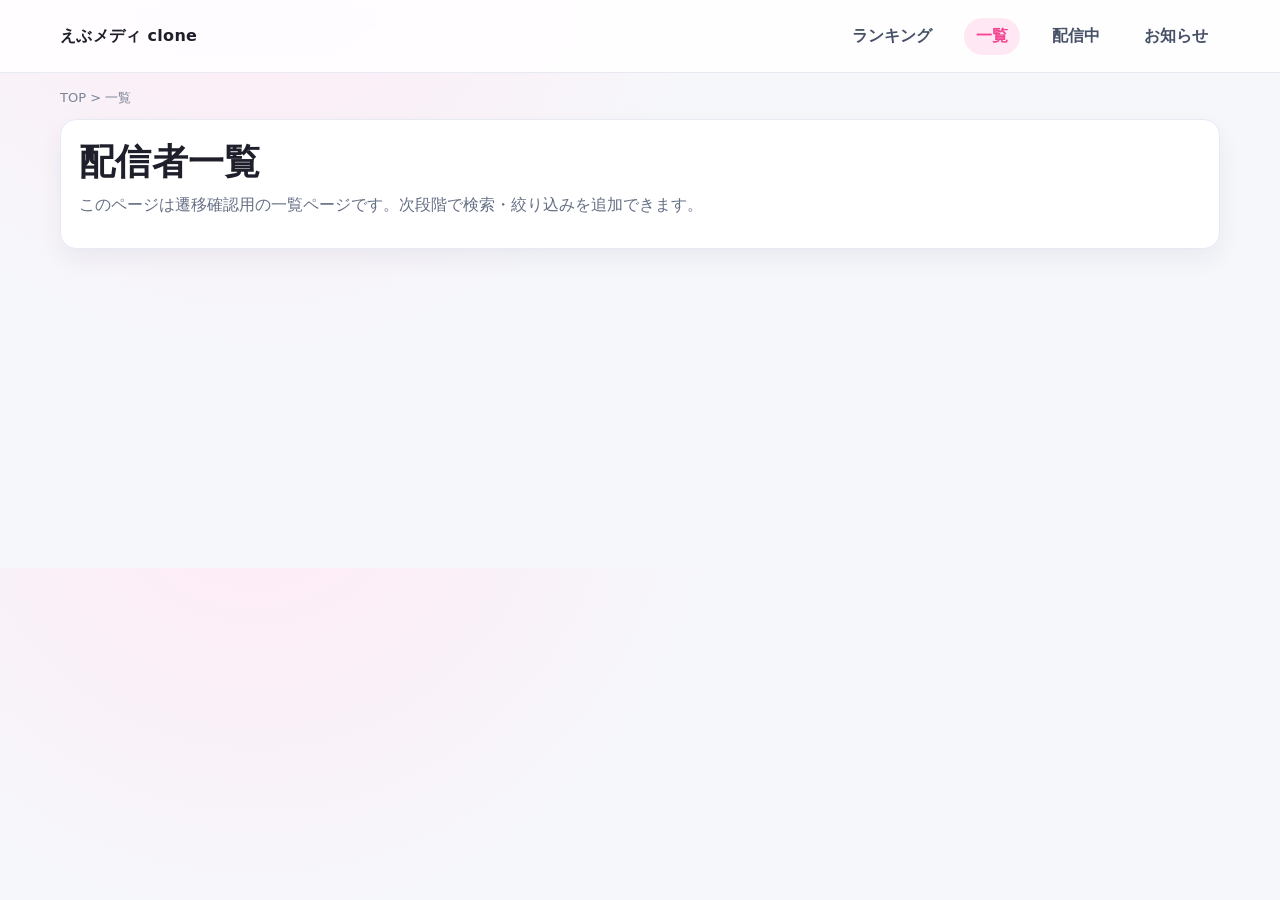
==== list.html @ c014bb0e "fix: enable tab/page transitions and improve first view" ====
<!doctype html>
<html lang="ja">
  <head>
    <meta charset="UTF-8" />
    <meta name="viewport" content="width=device-width, initial-scale=1.0" />
    <title>一覧 | えぶメディ clone</title>
    <link rel="stylesheet" href="./styles.css" />
  </head>
  <body>
    <header class="header">
      <div class="header-inner container">
        <a class="logo" href="./index.html">えぶメディ clone</a>
        <nav class="gnav" aria-label="グローバルナビゲーション">
          <a class="nav-link" href="./index.html">ランキング</a>
          <a class="nav-link active" href="./list.html">一覧</a>
          <a class="nav-link" href="./live.html">配信中</a>
          <a class="nav-link" href="./news.html">お知らせ</a>
        </nav>
      </div>
    </header>
    <main class="container main-content simple-page">
      <div class="breadcrumbs">TOP &gt; 一覧</div>
      <section class="box-white">
        <h1 class="title-page">配信者一覧</h1>
        <p class="lead">このページは遷移確認用の一覧ページです。次段階で検索・絞り込みを追加できます。</p>
      </section>
    </main>
  </body>
</html>
---- styles.css ----
:root {
  --bg: #f6f7fb;
  --paper: #fff;
  --ink: #1e1f2a;
  --muted: #667085;
  --pink: #f54291;
  --pink-soft: #ffe7f3;
  --line: #e7eaf2;
  --shadow: 0 10px 25px rgba(22, 28, 45, 0.06);
  --radius: 16px;
}

* {
  box-sizing: border-box;
}

html,
body {
  margin: 0;
  font-family: 'Noto Sans JP', system-ui, -apple-system, sans-serif;
  color: var(--ink);
  background: radial-gradient(circle at 20% -20%, #ffe9f5 0, #f6f7fb 38%);
}

.container {
  width: min(1160px, 92vw);
  margin: 0 auto;
}

.header {
  position: sticky;
  top: 0;
  z-index: 40;
  backdrop-filter: saturate(180%) blur(10px);
  background: rgba(255, 255, 255, 0.86);
  border-bottom: 1px solid var(--line);
}

.header-inner {
  min-height: 72px;
  display: flex;
  align-items: center;
  justify-content: space-between;
  gap: 24px;
}

.logo {
  font-weight: 800;
  text-decoration: none;
  color: var(--ink);
  letter-spacing: 0.02em;
}

.gnav {
  display: flex;
  gap: 20px;
}

.nav-link {
  text-decoration: none;
  color: #465066;
  font-weight: 600;
  padding: 8px 12px;
  border-radius: 999px;
}

.nav-link.active,
.nav-link:hover {
  background: var(--pink-soft);
  color: var(--pink);
}

.main-content {
  padding: 16px 0 80px;
}

.breadcrumbs {
  font-size: 13px;
  color: #7b8395;
  margin-bottom: 12px;
}

.first-view {
  margin-bottom: 18px;
}

.title-page {
  margin: 0;
  font-size: clamp(1.75rem, 2.8vw, 2.4rem);
  letter-spacing: 0.01em;
}

.lead {
  margin: 8px 0 14px;
  color: var(--muted);
}

.t-pink {
  color: var(--pink);
}

.anchor-tabs {
  display: flex;
  gap: 10px;
  overflow-x: auto;
  padding-bottom: 8px;
  margin: 0;
}

.anchor-tab {
  appearance: none;
  border: 1px solid var(--line);
  background: var(--paper);
  color: #3f4659;
  border-radius: 999px;
  padding: 10px 14px;
  font-weight: 700;
  cursor: pointer;
  white-space: nowrap;
  text-decoration: none;
}

.anchor-tab.is-active {
  border-color: transparent;
  color: #fff;
  background: linear-gradient(135deg, #ff4da6 0%, #ef2f84 100%);
  box-shadow: var(--shadow);
}

.ranking-main {
  display: grid;
  gap: 16px;
}

.box-white {
  background: var(--paper);
  border: 1px solid var(--line);
  border-radius: var(--radius);
  box-shadow: var(--shadow);
  padding: 18px;
}

.ranking-section {
  scroll-margin-top: 94px;
}

.title-ranking {
  margin: 0;
  font-size: 1.15rem;
}

.ranking-desc {
  margin: 6px 0 14px;
  color: var(--muted);
  font-size: 0.92rem;
}

.cards-grid {
  display: grid;
  grid-template-columns: repeat(auto-fill, minmax(220px, 1fr));
  gap: 12px;
}

.ranking-card {
  border: 1px solid var(--line);
  border-radius: 12px;
  overflow: hidden;
  background: #fff;
  display: grid;
}

.card-image {
  aspect-ratio: 1 / 1;
  background: linear-gradient(145deg, #ffc5df 0%, #ffdff0 100%);
  display: grid;
  place-items: center;
  color: #a33767;
  font-size: 42px;
  font-weight: 800;
}

.card-body {
  padding: 10px 12px 12px;
}

.meta-row {
  display: flex;
  justify-content: space-between;
  align-items: center;
  gap: 8px;
  margin-bottom: 6px;
}

.rank-badge {
  font-size: 12px;
  font-weight: 800;
  border-radius: 999px;
  padding: 4px 8px;
  background: #111827;
  color: #fff;
}

.rank-badge.top3 {
  background: linear-gradient(135deg, #e7ba37 0%, #c78700 100%);
}

.count {
  font-size: 13px;
  font-weight: 700;
  color: #4a5469;
}

.card-name {
  margin: 0 0 4px;
  font-size: 0.98rem;
}

.belong {
  margin: 0;
  font-size: 12px;
  color: #6a748a;
}

.footer {
  border-top: 1px solid var(--line);
  background: #fff;
}

.footer-inner {
  min-height: 64px;
  display: flex;
  align-items: center;
  color: #667085;
  font-size: 13px;
}

.simple-page {
  min-height: 55vh;
}

@media (max-width: 720px) {
  .gnav {
    display: none;
  }

  .cards-grid {
    grid-template-columns: repeat(2, minmax(0, 1fr));
  }

  .main-content {
    padding-top: 10px;
  }
}
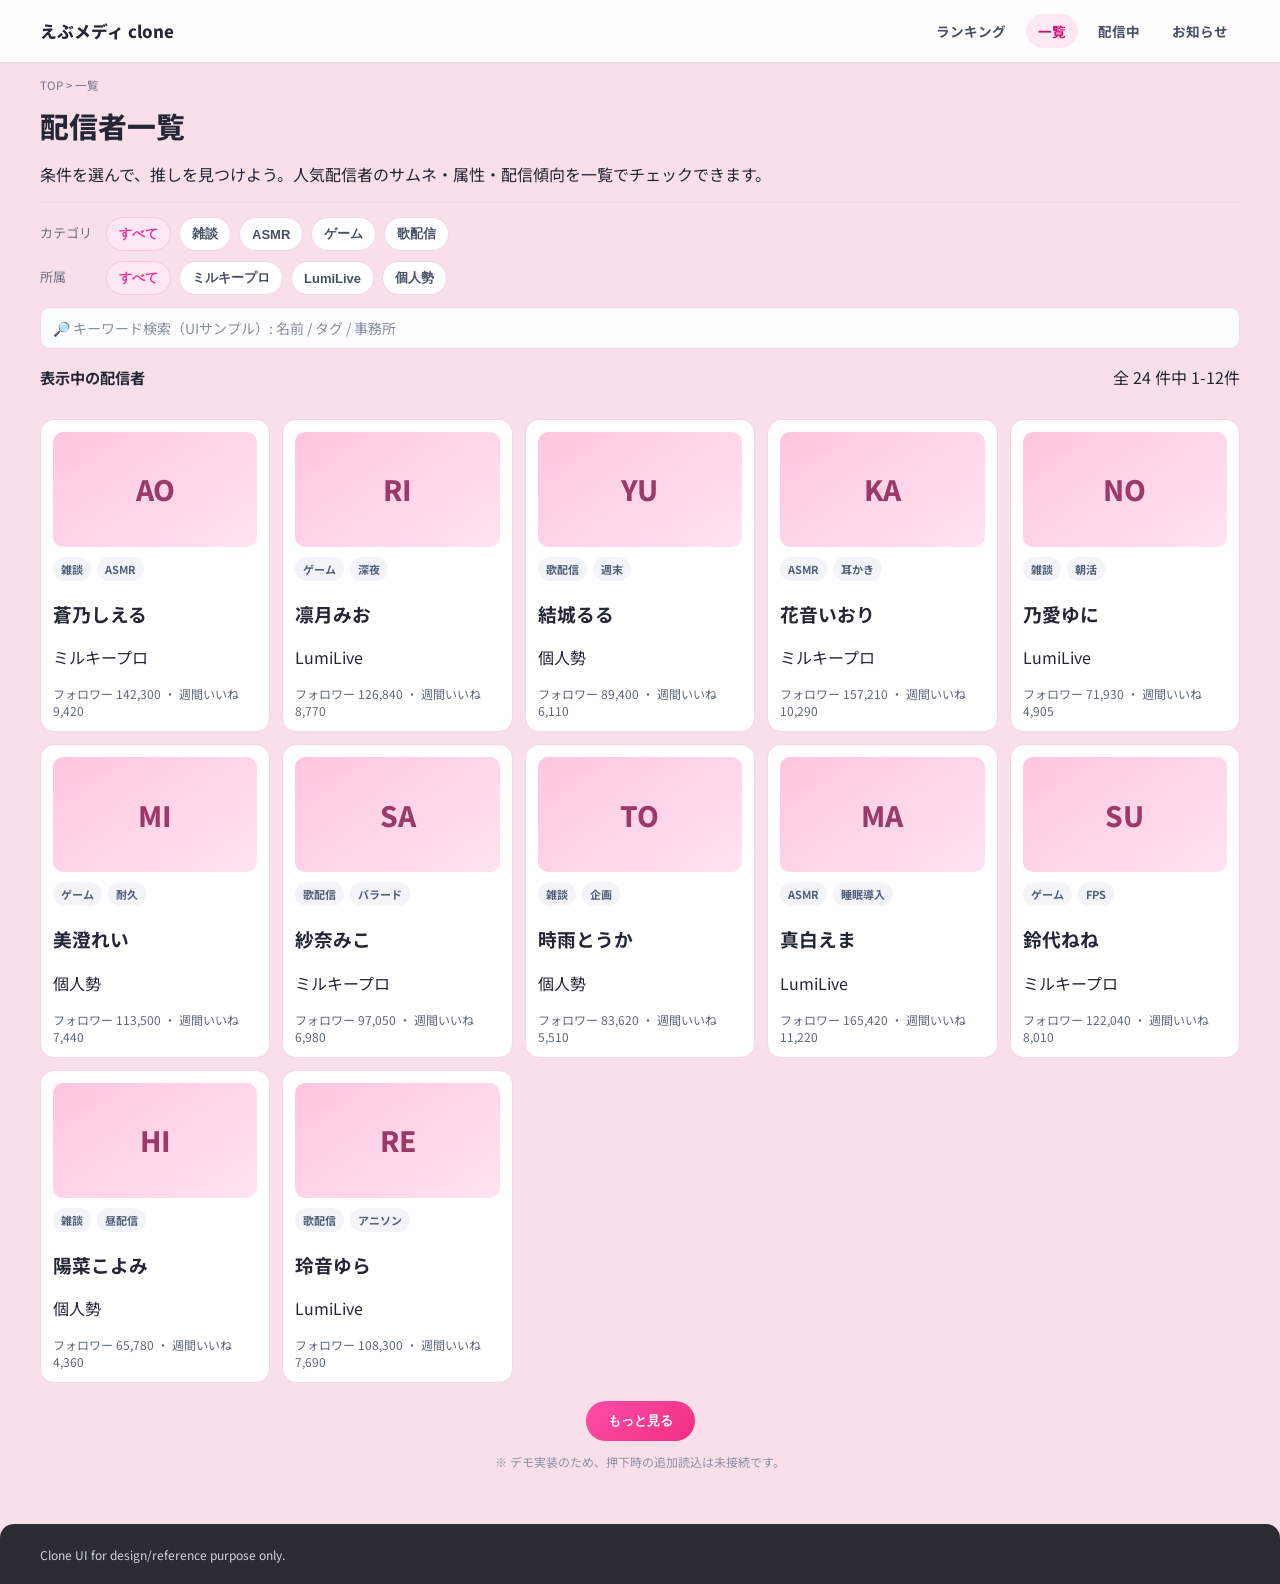
==== commit a2cf2d47: "feat: implement full list live news pages with rich static content" ====
--- a/list.html
+++ b/list.html
@@ -4,26 +4,165 @@
     <meta charset="UTF-8" />
     <meta name="viewport" content="width=device-width, initial-scale=1.0" />
     <title>一覧 | えぶメディ clone</title>
+    <meta name="description" content="配信者一覧。事務所・カテゴリ・タグで絞り込みながら人気配信者を探せます。" />
+    <link rel="preconnect" href="https://fonts.googleapis.com" />
+    <link rel="preconnect" href="https://fonts.gstatic.com" crossorigin />
+    <link
+      href="https://fonts.googleapis.com/css2?family=Noto+Sans+JP:wght@400;500;700;800&display=swap"
+      rel="stylesheet"
+    />
     <link rel="stylesheet" href="./styles.css" />
   </head>
   <body>
-    <header class="header">
-      <div class="header-inner container">
-        <a class="logo" href="./index.html">えぶメディ clone</a>
-        <nav class="gnav" aria-label="グローバルナビゲーション">
-          <a class="nav-link" href="./index.html">ランキング</a>
-          <a class="nav-link active" href="./list.html">一覧</a>
-          <a class="nav-link" href="./live.html">配信中</a>
-          <a class="nav-link" href="./news.html">お知らせ</a>
-        </nav>
-      </div>
-    </header>
-    <main class="container main-content simple-page">
-      <div class="breadcrumbs">TOP &gt; 一覧</div>
-      <section class="box-white">
-        <h1 class="title-page">配信者一覧</h1>
-        <p class="lead">このページは遷移確認用の一覧ページです。次段階で検索・絞り込みを追加できます。</p>
-      </section>
-    </main>
+    <div class="app-shell">
+      <header class="header">
+        <div class="header-inner container">
+          <a class="logo" href="./index.html">えぶメディ clone</a>
+          <nav class="gnav" aria-label="グローバルナビゲーション">
+            <a class="nav-link" href="./index.html">ランキング</a>
+            <a class="nav-link active" href="./list.html">一覧</a>
+            <a class="nav-link" href="./live.html">配信中</a>
+            <a class="nav-link" href="./news.html">お知らせ</a>
+          </nav>
+        </div>
+      </header>
+
+      <main class="container main-content list-page">
+        <div class="breadcrumbs">TOP &gt; 一覧</div>
+
+        <section class="first-view box-white">
+          <h1 class="title-page">配信者一覧</h1>
+          <p class="lead">条件を選んで、推しを見つけよう。人気配信者のサムネ・属性・配信傾向を一覧でチェックできます。</p>
+
+          <div class="filter-area" aria-label="一覧フィルター">
+            <div class="filter-row">
+              <span class="filter-label">カテゴリ</span>
+              <div class="chip-group">
+                <button class="chip chip-active" type="button">すべて</button>
+                <button class="chip" type="button">雑談</button>
+                <button class="chip" type="button">ASMR</button>
+                <button class="chip" type="button">ゲーム</button>
+                <button class="chip" type="button">歌配信</button>
+              </div>
+            </div>
+            <div class="filter-row">
+              <span class="filter-label">所属</span>
+              <div class="chip-group">
+                <button class="chip chip-active" type="button">すべて</button>
+                <button class="chip" type="button">ミルキープロ</button>
+                <button class="chip" type="button">LumiLive</button>
+                <button class="chip" type="button">個人勢</button>
+              </div>
+            </div>
+            <div class="search-like">🔎 キーワード検索（UIサンプル）: 名前 / タグ / 事務所</div>
+          </div>
+        </section>
+
+        <section class="box-white listing-section">
+          <div class="section-head">
+            <h2 class="title-ranking">表示中の配信者</h2>
+            <p class="count">全 24 件中 1-12件</p>
+          </div>
+
+          <div class="creator-grid">
+            <article class="creator-card">
+              <div class="creator-thumb">AO</div>
+              <div class="creator-meta"><span class="meta-pill">雑談</span><span class="meta-pill">ASMR</span></div>
+              <h3 class="card-name">蒼乃しえる</h3>
+              <p class="belong">ミルキープロ</p>
+              <p class="creator-stats">フォロワー 142,300 ・ 週間いいね 9,420</p>
+            </article>
+            <article class="creator-card">
+              <div class="creator-thumb">RI</div>
+              <div class="creator-meta"><span class="meta-pill">ゲーム</span><span class="meta-pill">深夜</span></div>
+              <h3 class="card-name">凛月みお</h3>
+              <p class="belong">LumiLive</p>
+              <p class="creator-stats">フォロワー 126,840 ・ 週間いいね 8,770</p>
+            </article>
+            <article class="creator-card">
+              <div class="creator-thumb">YU</div>
+              <div class="creator-meta"><span class="meta-pill">歌配信</span><span class="meta-pill">週末</span></div>
+              <h3 class="card-name">結城るる</h3>
+              <p class="belong">個人勢</p>
+              <p class="creator-stats">フォロワー 89,400 ・ 週間いいね 6,110</p>
+            </article>
+            <article class="creator-card">
+              <div class="creator-thumb">KA</div>
+              <div class="creator-meta"><span class="meta-pill">ASMR</span><span class="meta-pill">耳かき</span></div>
+              <h3 class="card-name">花音いおり</h3>
+              <p class="belong">ミルキープロ</p>
+              <p class="creator-stats">フォロワー 157,210 ・ 週間いいね 10,290</p>
+            </article>
+            <article class="creator-card">
+              <div class="creator-thumb">NO</div>
+              <div class="creator-meta"><span class="meta-pill">雑談</span><span class="meta-pill">朝活</span></div>
+              <h3 class="card-name">乃愛ゆに</h3>
+              <p class="belong">LumiLive</p>
+              <p class="creator-stats">フォロワー 71,930 ・ 週間いいね 4,905</p>
+            </article>
+            <article class="creator-card">
+              <div class="creator-thumb">MI</div>
+              <div class="creator-meta"><span class="meta-pill">ゲーム</span><span class="meta-pill">耐久</span></div>
+              <h3 class="card-name">美澄れい</h3>
+              <p class="belong">個人勢</p>
+              <p class="creator-stats">フォロワー 113,500 ・ 週間いいね 7,440</p>
+            </article>
+            <article class="creator-card">
+              <div class="creator-thumb">SA</div>
+              <div class="creator-meta"><span class="meta-pill">歌配信</span><span class="meta-pill">バラード</span></div>
+              <h3 class="card-name">紗奈みこ</h3>
+              <p class="belong">ミルキープロ</p>
+              <p class="creator-stats">フォロワー 97,050 ・ 週間いいね 6,980</p>
+            </article>
+            <article class="creator-card">
+              <div class="creator-thumb">TO</div>
+              <div class="creator-meta"><span class="meta-pill">雑談</span><span class="meta-pill">企画</span></div>
+              <h3 class="card-name">時雨とうか</h3>
+              <p class="belong">個人勢</p>
+              <p class="creator-stats">フォロワー 83,620 ・ 週間いいね 5,510</p>
+            </article>
+            <article class="creator-card">
+              <div class="creator-thumb">MA</div>
+              <div class="creator-meta"><span class="meta-pill">ASMR</span><span class="meta-pill">睡眠導入</span></div>
+              <h3 class="card-name">真白えま</h3>
+              <p class="belong">LumiLive</p>
+              <p class="creator-stats">フォロワー 165,420 ・ 週間いいね 11,220</p>
+            </article>
+            <article class="creator-card">
+              <div class="creator-thumb">SU</div>
+              <div class="creator-meta"><span class="meta-pill">ゲーム</span><span class="meta-pill">FPS</span></div>
+              <h3 class="card-name">鈴代ねね</h3>
+              <p class="belong">ミルキープロ</p>
+              <p class="creator-stats">フォロワー 122,040 ・ 週間いいね 8,010</p>
+            </article>
+            <article class="creator-card">
+              <div class="creator-thumb">HI</div>
+              <div class="creator-meta"><span class="meta-pill">雑談</span><span class="meta-pill">昼配信</span></div>
+              <h3 class="card-name">陽菜こよみ</h3>
+              <p class="belong">個人勢</p>
+              <p class="creator-stats">フォロワー 65,780 ・ 週間いいね 4,360</p>
+            </article>
+            <article class="creator-card">
+              <div class="creator-thumb">RE</div>
+              <div class="creator-meta"><span class="meta-pill">歌配信</span><span class="meta-pill">アニソン</span></div>
+              <h3 class="card-name">玲音ゆら</h3>
+              <p class="belong">LumiLive</p>
+              <p class="creator-stats">フォロワー 108,300 ・ 週間いいね 7,690</p>
+            </article>
+          </div>
+
+          <div class="load-more-wrap">
+            <button class="load-more" type="button">もっと見る</button>
+            <p class="muted-note">※ デモ実装のため、押下時の追加読込は未接続です。</p>
+          </div>
+        </section>
+      </main>
+
+      <footer class="footer">
+        <div class="container footer-inner">
+          <p>Clone UI for design/reference purpose only.</p>
+        </div>
+      </footer>
+    </div>
   </body>
 </html>
--- a/styles.css
+++ b/styles.css
@@ -1,13 +1,19 @@
 :root {
-  --bg: #f6f7fb;
-  --paper: #fff;
-  --ink: #1e1f2a;
-  --muted: #667085;
-  --pink: #f54291;
+  --bg: #f8dfe9;
+  --paper: #ffffff;
+  --ink: #222635;
+  --muted: #6f7487;
+  --pink: #f0329b;
+  --pink-dark: #cb0b76;
   --pink-soft: #ffe7f3;
-  --line: #e7eaf2;
-  --shadow: 0 10px 25px rgba(22, 28, 45, 0.06);
-  --radius: 16px;
+  --line: #f1d8e6;
+  --line-strong: #e5c2d7;
+  --soft-gray: #f7f8fc;
+  --rank-gold: #ffc842;
+  --rank-silver: #ccd5e2;
+  --rank-bronze: #ffbf8d;
+  --shadow: 0 8px 20px rgba(48, 10, 33, 0.08);
+  --radius: 12px;
 }
 
 * {
@@ -19,235 +25,460 @@
   margin: 0;
   font-family: 'Noto Sans JP', system-ui, -apple-system, sans-serif;
   color: var(--ink);
-  background: radial-gradient(circle at 20% -20%, #ffe9f5 0, #f6f7fb 38%);
+  background: var(--bg);
+}
+
+a {
+  color: inherit;
 }
 
 .container {
-  width: min(1160px, 92vw);
+  width: min(1200px, 96vw);
   margin: 0 auto;
 }
 
 .header {
   position: sticky;
   top: 0;
-  z-index: 40;
-  backdrop-filter: saturate(180%) blur(10px);
-  background: rgba(255, 255, 255, 0.86);
-  border-bottom: 1px solid var(--line);
+  z-index: 50;
+  backdrop-filter: blur(8px);
+  background: rgba(255, 255, 255, 0.94);
+  border-bottom: 1px solid #ecd4e0;
 }
 
 .header-inner {
-  min-height: 72px;
+  min-height: 62px;
   display: flex;
   align-items: center;
   justify-content: space-between;
-  gap: 24px;
+  gap: 18px;
 }
 
 .logo {
   font-weight: 800;
+  font-size: 1.05rem;
   text-decoration: none;
-  color: var(--ink);
-  letter-spacing: 0.02em;
 }
 
 .gnav {
   display: flex;
-  gap: 20px;
+  gap: 8px;
+  flex-wrap: wrap;
+  justify-content: flex-end;
 }
 
 .nav-link {
   text-decoration: none;
-  color: #465066;
-  font-weight: 600;
-  padding: 8px 12px;
+  font-size: 0.85rem;
+  font-weight: 700;
+  color: #485065;
   border-radius: 999px;
+  padding: 7px 12px;
 }
 
 .nav-link.active,
 .nav-link:hover {
+  color: var(--pink-dark);
   background: var(--pink-soft);
-  color: var(--pink);
 }
 
 .main-content {
-  padding: 16px 0 80px;
+  padding: 14px 0 42px;
 }
 
 .breadcrumbs {
-  font-size: 13px;
-  color: #7b8395;
+  display: flex;
+  align-items: center;
+  gap: 6px;
   margin-bottom: 12px;
-}
-
-.first-view {
-  margin-bottom: 18px;
+  font-size: 0.72rem;
+  color: #77728a;
 }
 
 .title-page {
   margin: 0;
-  font-size: clamp(1.75rem, 2.8vw, 2.4rem);
-  letter-spacing: 0.01em;
-}
-
-.lead {
-  margin: 8px 0 14px;
-  color: var(--muted);
+  font-size: clamp(1.25rem, 2.7vw, 1.8rem);
+  font-weight: 800;
 }
 
 .t-pink {
   color: var(--pink);
 }
 
-.anchor-tabs {
-  display: flex;
-  gap: 10px;
-  overflow-x: auto;
-  padding-bottom: 8px;
-  margin: 0;
-}
-
-.anchor-tab {
-  appearance: none;
-  border: 1px solid var(--line);
-  background: var(--paper);
-  color: #3f4659;
-  border-radius: 999px;
-  padding: 10px 14px;
-  font-weight: 700;
-  cursor: pointer;
-  white-space: nowrap;
+.tab-nav {
+  margin-top: 12px;
+  display: grid;
+  grid-template-columns: repeat(4, minmax(0, 1fr));
+  gap: 8px;
+}
+
+.tab-item {
+  border: 1px solid var(--line-strong);
+  background: #fff;
+  border-radius: 10px;
   text-decoration: none;
-}
-
-.anchor-tab.is-active {
-  border-color: transparent;
-  color: #fff;
-  background: linear-gradient(135deg, #ff4da6 0%, #ef2f84 100%);
+  padding: 9px 10px;
+  min-height: 68px;
+}
+
+.tab-label {
+  margin: 0;
+  font-size: 0.84rem;
+  font-weight: 800;
+}
+
+.tab-desc {
+  margin: 5px 0 0;
+  font-size: 0.68rem;
+  color: var(--muted);
+  line-height: 1.25;
+}
+
+.tab-item.is-active {
+  border-color: #ff8cc8;
+  background: linear-gradient(180deg, #fff 0%, #fff1f8 100%);
   box-shadow: var(--shadow);
 }
 
-.ranking-main {
-  display: grid;
-  gap: 16px;
-}
-
-.box-white {
-  background: var(--paper);
+.ranking-layout {
+  margin-top: 14px;
+  display: grid;
+  grid-template-columns: minmax(0, 1fr) 240px;
+  gap: 14px;
+  align-items: start;
+}
+
+.ranking-panel {
+  background: #fff;
   border: 1px solid var(--line);
   border-radius: var(--radius);
-  box-shadow: var(--shadow);
-  padding: 18px;
-}
-
-.ranking-section {
-  scroll-margin-top: 94px;
+  overflow: hidden;
+}
+
+.panel-head {
+  border-bottom: 1px solid var(--line);
+  padding: 10px 12px;
+  display: flex;
+  align-items: center;
+  justify-content: space-between;
+  gap: 10px;
 }
 
 .title-ranking {
   margin: 0;
-  font-size: 1.15rem;
+  font-size: 0.95rem;
 }
 
 .ranking-desc {
-  margin: 6px 0 14px;
+  margin: 0;
+  font-size: 0.7rem;
   color: var(--muted);
-  font-size: 0.92rem;
-}
-
-.cards-grid {
-  display: grid;
-  grid-template-columns: repeat(auto-fill, minmax(220px, 1fr));
-  gap: 12px;
-}
-
-.ranking-card {
-  border: 1px solid var(--line);
-  border-radius: 12px;
+}
+
+.rank-list {
+  display: grid;
+  gap: 0;
+}
+
+.rank-row {
+  display: grid;
+  grid-template-columns: 44px 56px minmax(0, 1fr) 88px;
+  align-items: center;
+  gap: 10px;
+  padding: 8px 12px;
+  border-top: 1px solid #f5e8ef;
+}
+
+.rank-row:first-child {
+  border-top: 0;
+}
+
+.rank-no {
+  width: 30px;
+  height: 30px;
+  border-radius: 50%;
+  display: grid;
+  place-items: center;
+  font-weight: 800;
+  font-size: 0.77rem;
+  background: #eff1f7;
+  color: #586178;
+}
+
+.rank-no.top1 {
+  background: var(--rank-gold);
+  color: #744f00;
+}
+
+.rank-no.top2 {
+  background: var(--rank-silver);
+  color: #4d5d73;
+}
+
+.rank-no.top3 {
+  background: var(--rank-bronze);
+  color: #7b471f;
+}
+
+.rank-avatar {
+  width: 46px;
+  height: 46px;
+  border-radius: 50%;
+  border: 2px solid #fff;
+  box-shadow: 0 0 0 1px #f1d8e5;
+  background: radial-gradient(circle at 25% 20%, #ffe7f4 0, #ffc8e4 58%, #f8a5cf 100%);
+  display: grid;
+  place-items: center;
+  font-size: 0.66rem;
+  font-weight: 800;
+  color: #a22e6a;
+}
+
+.rank-meta {
+  min-width: 0;
+}
+
+.rank-name {
+  margin: 0;
+  font-size: 0.83rem;
+  white-space: nowrap;
   overflow: hidden;
-  background: #fff;
-  display: grid;
-}
-
-.card-image {
-  aspect-ratio: 1 / 1;
-  background: linear-gradient(145deg, #ffc5df 0%, #ffdff0 100%);
-  display: grid;
-  place-items: center;
-  color: #a33767;
-  font-size: 42px;
-  font-weight: 800;
-}
-
-.card-body {
-  padding: 10px 12px 12px;
-}
-
-.meta-row {
-  display: flex;
-  justify-content: space-between;
+  text-overflow: ellipsis;
+}
+
+.rank-office {
+  margin: 3px 0 0;
+  font-size: 0.68rem;
+  color: var(--muted);
+  white-space: nowrap;
+  overflow: hidden;
+  text-overflow: ellipsis;
+}
+
+.rank-count {
+  text-align: right;
+  font-size: 0.8rem;
+  font-weight: 800;
+  color: #40495f;
+}
+
+.side-stack {
+  display: grid;
+  gap: 10px;
+}
+
+.ad-card {
+  border-radius: 10px;
+  padding: 10px;
+  min-height: 90px;
+  color: #fff;
+  background: linear-gradient(145deg, #252833 0%, #14161d 100%);
+  border: 1px solid #2f3140;
+}
+
+.ad-card small {
+  display: block;
+  font-size: 0.68rem;
+  color: #f5b5d5;
+}
+
+.ad-card p {
+  margin: 5px 0 0;
+  font-size: 0.74rem;
+  line-height: 1.35;
+}
+
+.footer {
+  background: #2b2d35;
+  color: #d0d4df;
+  border-top-left-radius: 14px;
+  border-top-right-radius: 14px;
+}
+
+.footer-inner {
+  min-height: 60px;
+  display: flex;
   align-items: center;
-  gap: 8px;
-  margin-bottom: 6px;
-}
-
-.rank-badge {
-  font-size: 12px;
-  font-weight: 800;
-  border-radius: 999px;
-  padding: 4px 8px;
-  background: #111827;
-  color: #fff;
-}
-
-.rank-badge.top3 {
-  background: linear-gradient(135deg, #e7ba37 0%, #c78700 100%);
-}
-
-.count {
-  font-size: 13px;
-  font-weight: 700;
-  color: #4a5469;
-}
-
-.card-name {
-  margin: 0 0 4px;
-  font-size: 0.98rem;
-}
-
-.belong {
-  margin: 0;
-  font-size: 12px;
-  color: #6a748a;
-}
-
-.footer {
-  border-top: 1px solid var(--line);
-  background: #fff;
-}
-
-.footer-inner {
-  min-height: 64px;
-  display: flex;
-  align-items: center;
-  color: #667085;
-  font-size: 13px;
+  font-size: 0.75rem;
 }
 
 .simple-page {
   min-height: 55vh;
+  background: #fff;
+  border: 1px solid var(--line);
+  border-radius: var(--radius);
+  padding: 20px;
+}
+
+@media (max-width: 960px) {
+  .tab-nav {
+    grid-template-columns: repeat(2, minmax(0, 1fr));
+  }
+
+  .ranking-layout {
+    grid-template-columns: 1fr;
+  }
+
+  .side-stack {
+    grid-template-columns: repeat(3, minmax(0, 1fr));
+  }
 }
 
 @media (max-width: 720px) {
+  .header-inner {
+    min-height: 56px;
+  }
+
   .gnav {
     display: none;
   }
 
-  .cards-grid {
+  .rank-row {
+    grid-template-columns: 36px 46px minmax(0, 1fr) 70px;
+    gap: 8px;
+    padding: 7px 10px;
+  }
+
+  .rank-avatar {
+    width: 38px;
+    height: 38px;
+    font-size: 0.6rem;
+  }
+
+  .rank-name {
+    font-size: 0.78rem;
+  }
+
+  .rank-office,
+  .rank-count {
+    font-size: 0.66rem;
+  }
+
+  .side-stack {
+    grid-template-columns: 1fr;
+  }
+}
+
+/* list/live/news pages */
+.filter-area {
+  margin-top: 14px;
+  border-top: 1px solid var(--line);
+  padding-top: 14px;
+  display: grid;
+  gap: 10px;
+}
+
+.filter-row {
+  display: flex;
+  align-items: flex-start;
+  gap: 10px;
+}
+
+.filter-label {
+  min-width: 56px;
+  color: #6b7280;
+  font-size: 13px;
+  margin-top: 6px;
+}
+
+.chip-group { display: flex; flex-wrap: wrap; gap: 8px; }
+
+.chip {
+  border: 1px solid var(--line);
+  background: #fff;
+  border-radius: 999px;
+  padding: 7px 12px;
+  font-size: 13px;
+  color: #455065;
+  font-weight: 600;
+}
+
+.chip-active { background: var(--pink-soft); color: var(--pink); border-color: #ffc4e0; }
+
+.search-like {
+  margin-top: 2px;
+  border: 1px solid var(--line);
+  border-radius: 10px;
+  padding: 10px 12px;
+  color: #8690a3;
+  font-size: 14px;
+  background: #fbfcff;
+}
+
+.section-head { display: flex; justify-content: space-between; align-items: baseline; gap: 12px; margin-bottom: 14px; }
+
+.creator-grid { display: grid; grid-template-columns: repeat(auto-fill, minmax(220px, 1fr)); gap: 12px; }
+
+.creator-card { border: 1px solid var(--line); border-radius: 14px; padding: 12px; background: #fff; }
+
+.creator-thumb,
+.live-thumb {
+  aspect-ratio: 16 / 9;
+  border-radius: 10px;
+  display: grid;
+  place-items: center;
+  font-size: 28px;
+  font-weight: 800;
+  color: #9a3a68;
+  background: linear-gradient(145deg, #ffc5df 0%, #ffe4f2 100%);
+  margin-bottom: 10px;
+}
+
+.creator-meta { display: flex; gap: 6px; flex-wrap: wrap; margin-bottom: 8px; }
+.meta-pill { background: #f2f4f8; border-radius: 999px; padding: 4px 8px; font-size: 11px; color: #52607a; font-weight: 700; }
+.creator-stats { margin: 8px 0 0; color: #5e687d; font-size: 12px; }
+
+.load-more-wrap { margin-top: 18px; text-align: center; }
+.load-more { border: 0; border-radius: 999px; padding: 11px 22px; background: linear-gradient(135deg, #ff4da6 0%, #ef2f84 100%); color: #fff; font-weight: 700; }
+.muted-note { color: #8993a7; font-size: 12px; }
+
+.live-layout { display: grid; grid-template-columns: 1fr 320px; gap: 16px; }
+.live-grid { display: grid; grid-template-columns: repeat(2, minmax(0, 1fr)); gap: 12px; }
+.live-card { border: 1px solid var(--line); border-radius: 12px; overflow: hidden; background: #fff; }
+.live-body { padding: 10px 12px 12px; }
+.live-meta-row { display: flex; justify-content: space-between; align-items: center; margin-bottom: 8px; }
+.live-badge { font-size: 11px; font-weight: 800; border-radius: 999px; padding: 4px 8px; color: #fff; background: #ff255e; }
+.viewer-count { font-size: 12px; color: #4b5567; font-weight: 700; }
+
+.schedule-list { list-style: none; padding: 0; margin: 12px 0; display: grid; gap: 10px; }
+.schedule-list li { border: 1px solid var(--line); border-radius: 10px; padding: 8px 10px; display: grid; gap: 4px; }
+.time { font-weight: 800; color: #344054; font-size: 13px; }
+.sch-text { color: #556178; font-size: 13px; }
+.schedule-link { text-decoration: none; color: var(--pink); font-weight: 700; font-size: 13px; }
+
+.news-list { list-style: none; margin: 14px 0 0; padding: 0; display: grid; gap: 12px; }
+.news-item { border: 1px solid var(--line); border-radius: 12px; padding: 12px; background: #fff; }
+.news-head { display: flex; align-items: center; gap: 8px; margin-bottom: 8px; }
+.news-head time { color: #6b7280; font-size: 12px; font-weight: 700; }
+.news-category { font-size: 11px; border-radius: 999px; padding: 4px 8px; font-weight: 800; }
+.cat-update { background: #ebe9ff; color: #5541d8; }
+.cat-maint { background: #ffe8da; color: #c7551e; }
+.cat-campaign { background: #e0f7ee; color: #177a53; }
+.cat-info { background: #e8f1ff; color: #245bb6; }
+.news-snippet { margin: 6px 0 0; color: #556178; font-size: 14px; }
+
+@media (max-width: 720px) {
+  .creator-grid,
+  .live-grid {
     grid-template-columns: repeat(2, minmax(0, 1fr));
   }
 
-  .main-content {
-    padding-top: 10px;
-  }
-}
+  .live-layout {
+    grid-template-columns: 1fr;
+  }
+
+  .section-head {
+    flex-direction: column;
+    align-items: flex-start;
+    margin-bottom: 10px;
+  }
+
+  .filter-row {
+    flex-direction: column;
+    gap: 6px;
+  }
+
+  .filter-label {
+    margin-top: 0;
+  }
+}
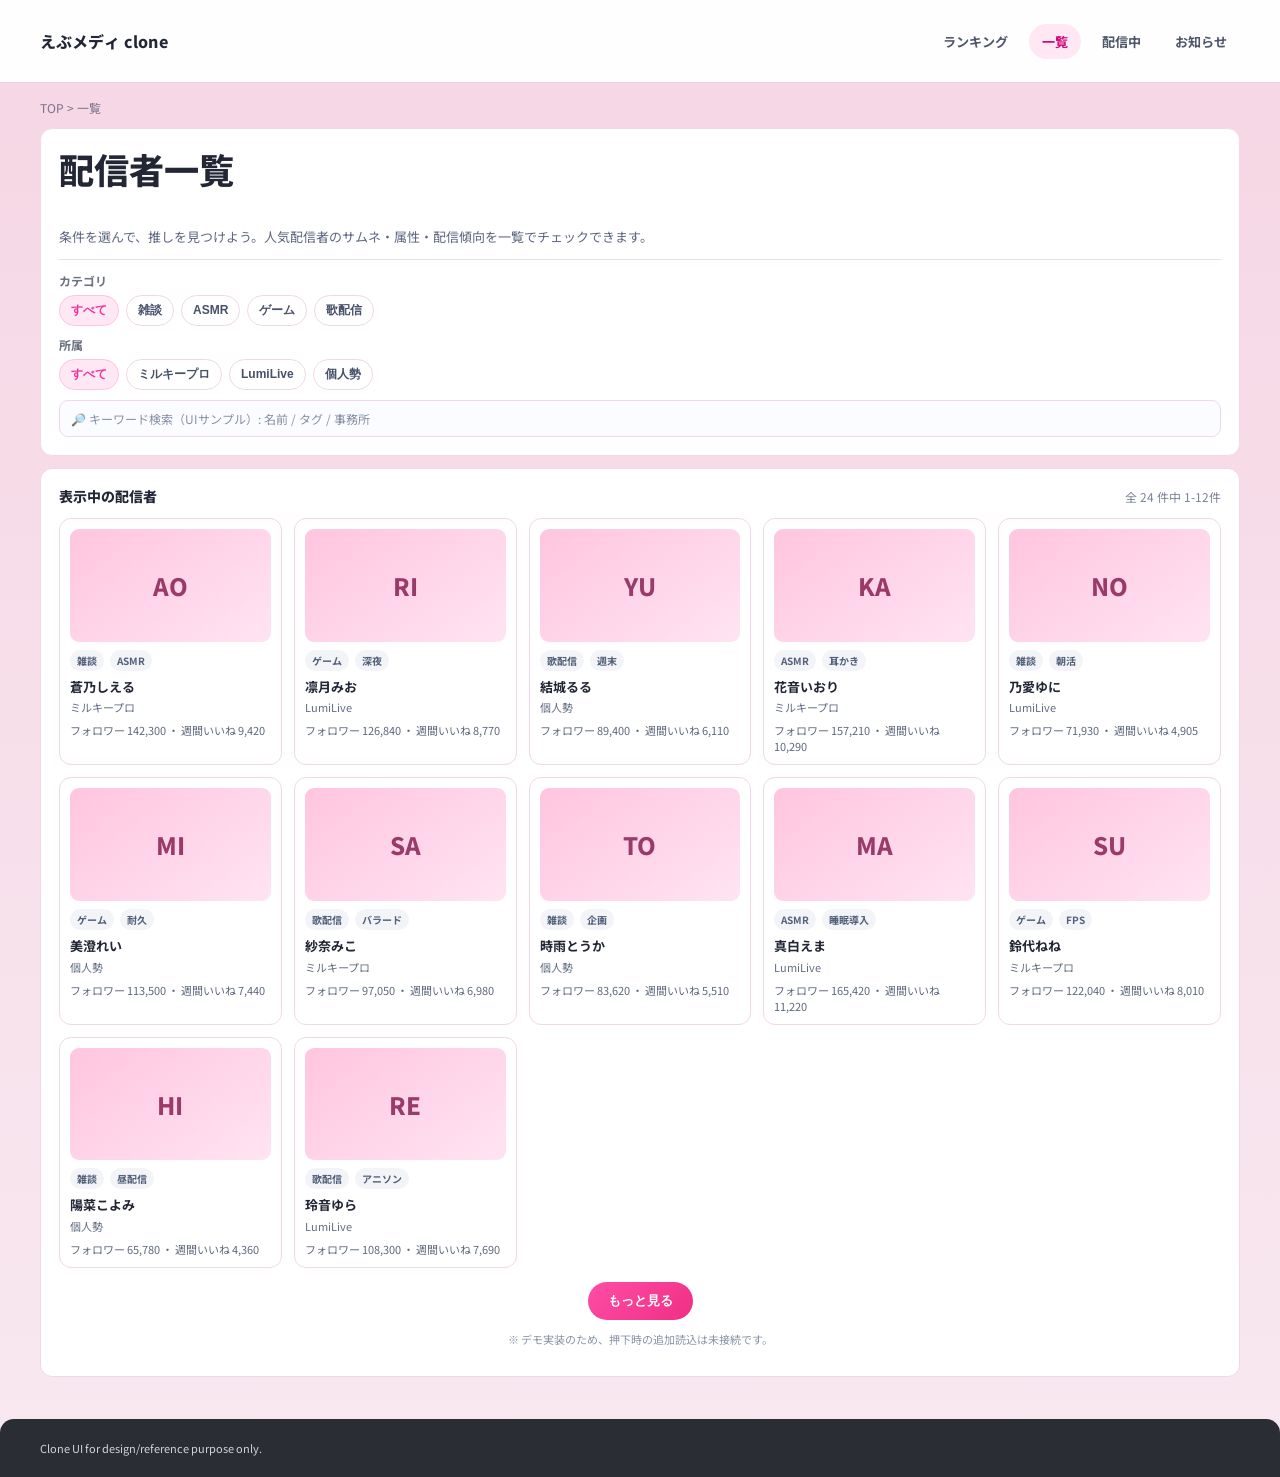
==== commit 955ddcc1: "feat: finalize ranking UI parity tuning across desktop and SP" ====
--- a/list.html
+++ b/list.html
@@ -11,7 +11,7 @@
       href="https://fonts.googleapis.com/css2?family=Noto+Sans+JP:wght@400;500;700;800&display=swap"
       rel="stylesheet"
     />
-    <link rel="stylesheet" href="./styles.css" />
+    <link rel="stylesheet" href="./styles.css?v=6" />
   </head>
   <body>
     <div class="app-shell">
--- a/styles.css
+++ b/styles.css
@@ -1,5 +1,5 @@
 :root {
-  --bg: #f8dfe9;
+  --bg: #f6d6e4;
   --paper: #ffffff;
   --ink: #222635;
   --muted: #6f7487;
@@ -7,83 +7,69 @@
   --pink-dark: #cb0b76;
   --pink-soft: #ffe7f3;
   --line: #f1d8e6;
-  --line-strong: #e5c2d7;
-  --soft-gray: #f7f8fc;
+  --line-strong: #e8bfd8;
   --rank-gold: #ffc842;
-  --rank-silver: #ccd5e2;
-  --rank-bronze: #ffbf8d;
-  --shadow: 0 8px 20px rgba(48, 10, 33, 0.08);
+  --rank-silver: #d6dee9;
+  --rank-bronze: #ffc896;
   --radius: 12px;
 }
 
-* {
-  box-sizing: border-box;
-}
-
-html,
-body {
+* { box-sizing: border-box; }
+
+html, body {
   margin: 0;
   font-family: 'Noto Sans JP', system-ui, -apple-system, sans-serif;
   color: var(--ink);
-  background: var(--bg);
-}
-
-a {
-  color: inherit;
-}
+  background: linear-gradient(180deg, #f6d6e4 0%, #f8e8f0 100%);
+}
+
+a { color: inherit; }
 
 .container {
-  width: min(1200px, 96vw);
-  margin: 0 auto;
+  width: min(1200px, 100% - 26px);
+  margin-inline: auto;
 }
 
 .header {
   position: sticky;
   top: 0;
-  z-index: 50;
+  z-index: 60;
+  background: rgba(255, 255, 255, 0.97);
   backdrop-filter: blur(8px);
-  background: rgba(255, 255, 255, 0.94);
-  border-bottom: 1px solid #ecd4e0;
+  border-bottom: 1px solid #e9d3e0;
 }
 
 .header-inner {
-  min-height: 62px;
+  min-height: 67px;
   display: flex;
   align-items: center;
   justify-content: space-between;
-  gap: 18px;
+  gap: 12px;
 }
 
 .logo {
-  font-weight: 800;
-  font-size: 1.05rem;
   text-decoration: none;
-}
-
-.gnav {
-  display: flex;
-  gap: 8px;
-  flex-wrap: wrap;
-  justify-content: flex-end;
-}
+  font-size: 1rem;
+  font-weight: 800;
+  letter-spacing: 0.01em;
+}
+
+.gnav { display: none; gap: 8px; }
 
 .nav-link {
   text-decoration: none;
-  font-size: 0.85rem;
+  font-size: 0.82rem;
   font-weight: 700;
-  color: #485065;
-  border-radius: 999px;
-  padding: 7px 12px;
+  color: #4f576b;
+  border-radius: 999px;
+  padding: 8px 13px;
 }
 
 .nav-link.active,
-.nav-link:hover {
-  color: var(--pink-dark);
-  background: var(--pink-soft);
-}
+.nav-link:hover { background: var(--pink-soft); color: var(--pink-dark); }
 
 .main-content {
-  padding: 14px 0 42px;
+  padding: 16px 0 84px;
 }
 
 .breadcrumbs {
@@ -91,202 +77,296 @@
   align-items: center;
   gap: 6px;
   margin-bottom: 12px;
-  font-size: 0.72rem;
+  font-size: 12px;
   color: #77728a;
 }
 
 .title-page {
-  margin: 0;
-  font-size: clamp(1.25rem, 2.7vw, 1.8rem);
-  font-weight: 800;
-}
-
-.t-pink {
-  color: var(--pink);
-}
-
-.tab-nav {
-  margin-top: 12px;
-  display: grid;
-  grid-template-columns: repeat(4, minmax(0, 1fr));
-  gap: 8px;
-}
-
-.tab-item {
-  border: 1px solid var(--line-strong);
-  background: #fff;
-  border-radius: 10px;
-  text-decoration: none;
-  padding: 9px 10px;
-  min-height: 68px;
-}
-
-.tab-label {
-  margin: 0;
-  font-size: 0.84rem;
-  font-weight: 800;
-}
-
-.tab-desc {
-  margin: 5px 0 0;
-  font-size: 0.68rem;
-  color: var(--muted);
-  line-height: 1.25;
-}
-
-.tab-item.is-active {
-  border-color: #ff8cc8;
-  background: linear-gradient(180deg, #fff 0%, #fff1f8 100%);
-  box-shadow: var(--shadow);
-}
-
-.ranking-layout {
-  margin-top: 14px;
-  display: grid;
-  grid-template-columns: minmax(0, 1fr) 240px;
-  gap: 14px;
-  align-items: start;
-}
-
-.ranking-panel {
+  margin: 0 0 25.6px;
+  font-size: 25.6px;
+  line-height: 1.26;
+  font-weight: 800;
+}
+
+.t-pink { color: var(--pink); }
+
+.lead {
+  margin: 10px 0 0;
+  color: #5d6780;
+  font-size: 13px;
+  line-height: 1.55;
+}
+
+.box-white {
   background: #fff;
   border: 1px solid var(--line);
   border-radius: var(--radius);
-  overflow: hidden;
+  padding: 14px;
+}
+
+.first-view + .box-white,
+.listing-section,
+.news-list-wrap { margin-top: 12px; }
+
+/* Ranking */
+.tab-nav {
+  margin-top: 10px;
+  display: grid;
+  grid-template-columns: repeat(2, minmax(0, 1fr));
+  gap: 10px;
+}
+
+.tab-item {
+  text-decoration: none;
+  border: 1px solid #d9dce5;
+  border-radius: 10px;
+  background: #fff;
+  min-height: 72px;
+  padding: 10px 11px;
+  box-shadow: 0 1px 0 rgba(255, 255, 255, 0.6) inset;
+}
+
+.tab-label { margin: 0; font-size: 13px; font-weight: 800; line-height: 1.35; }
+.tab-desc { margin: 4px 0 0; color: var(--muted); font-size: 11px; line-height: 1.4; }
+
+.tab-item.is-active {
+  border-color: #ff8fc9;
+  background: linear-gradient(180deg, #fff 0%, #fff1f9 100%);
+}
+
+.ranking-layout {
+  margin-top: 12px;
+  display: grid;
+  gap: 12px;
+  grid-template-columns: 1fr;
+}
+
+.ranking-panel {
+  background: #fff;
+  border: 1px solid #d9dce5;
+  border-radius: 10px;
+  overflow: clip;
 }
 
 .panel-head {
-  border-bottom: 1px solid var(--line);
-  padding: 10px 12px;
-  display: flex;
-  align-items: center;
-  justify-content: space-between;
-  gap: 10px;
-}
-
-.title-ranking {
-  margin: 0;
-  font-size: 0.95rem;
-}
-
-.ranking-desc {
-  margin: 0;
-  font-size: 0.7rem;
-  color: var(--muted);
-}
-
-.rank-list {
-  display: grid;
-  gap: 0;
-}
+  padding: 13px 14px;
+  border-bottom: 1px solid #e7e9ef;
+}
+
+.title-ranking { margin: 0; font-size: 14px; font-weight: 800; line-height: 1.35; }
+.ranking-desc { margin: 2px 0 0; font-size: 11px; color: var(--muted); }
+
+.panel-head .title-ranking { font-size: 24px; line-height: 1.2; }
+.panel-head .ranking-desc { font-size: 12px; }
+
+.rank-list { display: grid; }
 
 .rank-row {
   display: grid;
-  grid-template-columns: 44px 56px minmax(0, 1fr) 88px;
+  grid-template-columns: 44px 64px minmax(0, 1fr) auto;
   align-items: center;
   gap: 10px;
-  padding: 8px 12px;
-  border-top: 1px solid #f5e8ef;
-}
-
-.rank-row:first-child {
-  border-top: 0;
-}
+  padding: 13px 14px;
+  min-height: 88px;
+  border-top: 1px solid #eceef3;
+}
+
+.rank-row:first-child { border-top: 0; }
 
 .rank-no {
-  width: 30px;
-  height: 30px;
+  width: 32px;
+  height: 32px;
+  border-radius: 999px;
+  display: grid;
+  place-items: center;
+  font-size: 13px;
+  font-weight: 800;
+  background: #eff1f7;
+  color: #5a6379;
+}
+.rank-no.top1 { background: var(--rank-gold); color: #744f00; }
+.rank-no.top2 { background: var(--rank-silver); color: #4d5d73; }
+.rank-no.top3 { background: var(--rank-bronze); color: #7b471f; }
+
+.rank-avatar {
+  width: 52px;
+  height: 52px;
   border-radius: 50%;
   display: grid;
   place-items: center;
-  font-weight: 800;
-  font-size: 0.77rem;
-  background: #eff1f7;
-  color: #586178;
-}
-
-.rank-no.top1 {
-  background: var(--rank-gold);
-  color: #744f00;
-}
-
-.rank-no.top2 {
-  background: var(--rank-silver);
-  color: #4d5d73;
-}
-
-.rank-no.top3 {
-  background: var(--rank-bronze);
-  color: #7b471f;
-}
-
-.rank-avatar {
-  width: 46px;
-  height: 46px;
-  border-radius: 50%;
-  border: 2px solid #fff;
+  font-size: 13px;
+  font-weight: 800;
+  color: #a22e6a;
+  background: radial-gradient(circle at 24% 18%, #ffe8f4 0, #ffc8e4 58%, #f8a5cf 100%);
   box-shadow: 0 0 0 1px #f1d8e5;
-  background: radial-gradient(circle at 25% 20%, #ffe7f4 0, #ffc8e4 58%, #f8a5cf 100%);
-  display: grid;
-  place-items: center;
-  font-size: 0.66rem;
-  font-weight: 800;
-  color: #a22e6a;
-}
-
-.rank-meta {
-  min-width: 0;
-}
-
+}
+
+.rank-meta { min-width: 0; }
 .rank-name {
   margin: 0;
-  font-size: 0.83rem;
+  font-size: 16px;
+  font-weight: 700;
   white-space: nowrap;
   overflow: hidden;
   text-overflow: ellipsis;
 }
-
 .rank-office {
-  margin: 3px 0 0;
-  font-size: 0.68rem;
-  color: var(--muted);
+  margin: 4px 0 0;
+  color: #6f7487;
+  font-size: 12px;
   white-space: nowrap;
   overflow: hidden;
   text-overflow: ellipsis;
 }
-
 .rank-count {
   text-align: right;
-  font-size: 0.8rem;
-  font-weight: 800;
-  color: #40495f;
-}
-
-.side-stack {
+  white-space: nowrap;
+  font-size: 18px;
+  font-weight: 800;
+  color: #3f4659;
+}
+
+.side-stack { display: none; }
+
+/* list/live/news */
+.filter-area {
+  margin-top: 12px;
+  border-top: 1px solid var(--line);
+  padding-top: 12px;
   display: grid;
   gap: 10px;
 }
 
-.ad-card {
+.filter-row { display: grid; gap: 6px; }
+.filter-label { color: #6b7280; font-size: 12px; font-weight: 700; }
+.chip-group { display: flex; flex-wrap: wrap; gap: 7px; }
+.chip {
+  border: 1px solid var(--line);
+  border-radius: 999px;
+  background: #fff;
+  padding: 6px 11px;
+  color: #47516a;
+  font-size: 12px;
+  font-weight: 600;
+}
+.chip-active { background: var(--pink-soft); color: var(--pink); border-color: #ffc4e0; }
+
+.search-like {
+  border: 1px solid var(--line);
+  border-radius: 9px;
+  padding: 9px 11px;
+  color: #8690a3;
+  font-size: 12px;
+  background: #fbfcff;
+}
+
+.section-head {
+  display: flex;
+  flex-direction: column;
+  align-items: flex-start;
+  gap: 4px;
+  margin-bottom: 10px;
+}
+.count { margin: 0; color: #7a8397; font-size: 12px; }
+
+.creator-grid,
+.live-grid {
+  display: grid;
+  grid-template-columns: repeat(2, minmax(0, 1fr));
+  gap: 10px;
+}
+
+.creator-card,
+.live-card,
+.news-item {
+  border: 1px solid var(--line);
+  border-radius: 12px;
+  background: #fff;
+}
+
+.creator-card { padding: 10px; }
+
+.creator-thumb,
+.live-thumb {
+  aspect-ratio: 16 / 9;
+  border-radius: 9px;
+  display: grid;
+  place-items: center;
+  font-size: 24px;
+  font-weight: 800;
+  color: #9a3a68;
+  background: linear-gradient(145deg, #ffc5df 0%, #ffe4f2 100%);
+  margin-bottom: 8px;
+}
+
+.creator-meta { display: flex; gap: 6px; flex-wrap: wrap; margin-bottom: 7px; }
+.meta-pill {
+  background: #f2f4f8;
+  border-radius: 999px;
+  padding: 3px 7px;
+  font-size: 10px;
+  color: #52607a;
+  font-weight: 700;
+}
+
+.card-name { margin: 0; font-size: 13px; line-height: 1.35; }
+.belong { margin: 4px 0 0; color: #626d83; font-size: 11px; }
+.creator-stats { margin: 7px 0 0; color: #5e687d; font-size: 11px; }
+
+.load-more-wrap { margin-top: 14px; text-align: center; }
+.load-more {
+  border: 0;
+  border-radius: 999px;
+  padding: 10px 20px;
+  background: linear-gradient(135deg, #ff4da6 0%, #ef2f84 100%);
+  color: #fff;
+  font-size: 13px;
+  font-weight: 700;
+}
+.muted-note { color: #8993a7; font-size: 11px; }
+
+.live-layout { display: grid; gap: 10px; }
+.live-body { padding: 9px 10px 11px; }
+.live-meta-row {
+  display: flex;
+  justify-content: space-between;
+  align-items: center;
+  gap: 8px;
+  margin-bottom: 6px;
+}
+.live-badge {
+  border-radius: 999px;
+  padding: 3px 8px;
+  font-size: 10px;
+  font-weight: 800;
+  color: #fff;
+  background: #ff255e;
+}
+.viewer-count { font-size: 11px; color: #4b5567; font-weight: 700; }
+
+.schedule-box { align-self: start; }
+.schedule-list { list-style: none; padding: 0; margin: 10px 0; display: grid; gap: 8px; }
+.schedule-list li {
+  border: 1px solid var(--line);
   border-radius: 10px;
-  padding: 10px;
-  min-height: 90px;
-  color: #fff;
-  background: linear-gradient(145deg, #252833 0%, #14161d 100%);
-  border: 1px solid #2f3140;
-}
-
-.ad-card small {
-  display: block;
-  font-size: 0.68rem;
-  color: #f5b5d5;
-}
-
-.ad-card p {
-  margin: 5px 0 0;
-  font-size: 0.74rem;
-  line-height: 1.35;
-}
+  padding: 8px 10px;
+  display: grid;
+  gap: 3px;
+}
+.time { font-size: 12px; font-weight: 800; color: #344054; }
+.sch-text { font-size: 12px; color: #556178; }
+.schedule-link { color: var(--pink); text-decoration: none; font-size: 12px; font-weight: 700; }
+
+.news-list { list-style: none; margin: 12px 0 0; padding: 0; display: grid; gap: 10px; }
+.news-item { padding: 10px; }
+.news-head { display: flex; align-items: center; gap: 8px; margin-bottom: 7px; }
+.news-head time { color: #6b7280; font-size: 11px; font-weight: 700; }
+.news-category { border-radius: 999px; padding: 3px 8px; font-size: 10px; font-weight: 800; }
+.cat-update { background: #ebe9ff; color: #5541d8; }
+.cat-maint { background: #ffe8da; color: #c7551e; }
+.cat-campaign { background: #e0f7ee; color: #177a53; }
+.cat-info { background: #e8f1ff; color: #245bb6; }
+.news-snippet { margin: 6px 0 0; color: #556178; font-size: 12px; line-height: 1.5; }
 
 .footer {
   background: #2b2d35;
@@ -294,191 +374,81 @@
   border-top-left-radius: 14px;
   border-top-right-radius: 14px;
 }
-
 .footer-inner {
-  min-height: 60px;
+  min-height: 58px;
+  font-size: 11px;
   display: flex;
   align-items: center;
-  font-size: 0.75rem;
-}
-
-.simple-page {
-  min-height: 55vh;
-  background: #fff;
-  border: 1px solid var(--line);
-  border-radius: var(--radius);
-  padding: 20px;
-}
-
-@media (max-width: 960px) {
-  .tab-nav {
-    grid-template-columns: repeat(2, minmax(0, 1fr));
+}
+
+@media (min-width: 721px) {
+  .container { width: min(1200px, 96vw); }
+  .gnav { display: flex; }
+  .header-inner { min-height: 82px; }
+  .main-content { padding: 16px 0 42px; }
+  .title-page { font-size: 35.2px; margin-bottom: 35.2px; }
+
+  .tab-nav { grid-template-columns: repeat(4, minmax(0, 1fr)); gap: 12px; }
+  .tab-item { min-height: 76px; padding: 10px 12px; }
+  .tab-label { font-size: 14px; }
+  .tab-desc { font-size: 12px; }
+
+  .ranking-layout {
+    grid-template-columns: minmax(0, 1fr) 238px;
+    gap: 14px;
   }
-
-  .ranking-layout {
-    grid-template-columns: 1fr;
+  .panel-head {
+    display: flex;
+    align-items: center;
+    justify-content: space-between;
+    gap: 10px;
+    padding: 14px 16px;
   }
-
-  .side-stack {
-    grid-template-columns: repeat(3, minmax(0, 1fr));
+  .panel-head .title-ranking { font-size: 28px; }
+  .panel-head .ranking-desc { font-size: 13px; }
+  .rank-row {
+    grid-template-columns: 44px 64px minmax(0, 1fr) 96px;
+    gap: 12px;
+    padding: 14px 16px;
+    min-height: 96px;
   }
-}
-
-@media (max-width: 720px) {
-  .header-inner {
-    min-height: 56px;
+  .rank-no { width: 32px; height: 32px; font-size: 13px; }
+  .rank-avatar { width: 52px; height: 52px; font-size: 13px; }
+  .rank-name { font-size: 16px; }
+  .rank-office { font-size: 12px; }
+  .rank-count { font-size: 18px; }
+  .side-stack { display: grid; gap: 10px; }
+
+  .ad-card {
+    border-radius: 10px;
+    padding: 10px;
+    min-height: 90px;
+    color: #fff;
+    background: linear-gradient(145deg, #252833 0%, #14161d 100%);
+    border: 1px solid #2f3140;
   }
-
-  .gnav {
-    display: none;
+  .ad-card small { display: block; font-size: 11px; color: #f5b5d5; }
+  .ad-card p { margin: 5px 0 0; font-size: 12px; line-height: 1.4; }
+
+  .box-white { padding: 18px; }
+  .section-head {
+    flex-direction: row;
+    justify-content: space-between;
+    align-items: baseline;
+    gap: 12px;
+    margin-bottom: 12px;
   }
-
-  .rank-row {
-    grid-template-columns: 36px 46px minmax(0, 1fr) 70px;
-    gap: 8px;
-    padding: 7px 10px;
-  }
-
-  .rank-avatar {
-    width: 38px;
-    height: 38px;
-    font-size: 0.6rem;
-  }
-
-  .rank-name {
-    font-size: 0.78rem;
-  }
-
-  .rank-office,
-  .rank-count {
-    font-size: 0.66rem;
-  }
-
-  .side-stack {
-    grid-template-columns: 1fr;
-  }
-}
-
-/* list/live/news pages */
-.filter-area {
-  margin-top: 14px;
-  border-top: 1px solid var(--line);
-  padding-top: 14px;
-  display: grid;
-  gap: 10px;
-}
-
-.filter-row {
-  display: flex;
-  align-items: flex-start;
-  gap: 10px;
-}
-
-.filter-label {
-  min-width: 56px;
-  color: #6b7280;
-  font-size: 13px;
-  margin-top: 6px;
-}
-
-.chip-group { display: flex; flex-wrap: wrap; gap: 8px; }
-
-.chip {
-  border: 1px solid var(--line);
-  background: #fff;
-  border-radius: 999px;
-  padding: 7px 12px;
-  font-size: 13px;
-  color: #455065;
-  font-weight: 600;
-}
-
-.chip-active { background: var(--pink-soft); color: var(--pink); border-color: #ffc4e0; }
-
-.search-like {
-  margin-top: 2px;
-  border: 1px solid var(--line);
-  border-radius: 10px;
-  padding: 10px 12px;
-  color: #8690a3;
-  font-size: 14px;
-  background: #fbfcff;
-}
-
-.section-head { display: flex; justify-content: space-between; align-items: baseline; gap: 12px; margin-bottom: 14px; }
-
-.creator-grid { display: grid; grid-template-columns: repeat(auto-fill, minmax(220px, 1fr)); gap: 12px; }
-
-.creator-card { border: 1px solid var(--line); border-radius: 14px; padding: 12px; background: #fff; }
-
-.creator-thumb,
-.live-thumb {
-  aspect-ratio: 16 / 9;
-  border-radius: 10px;
-  display: grid;
-  place-items: center;
-  font-size: 28px;
-  font-weight: 800;
-  color: #9a3a68;
-  background: linear-gradient(145deg, #ffc5df 0%, #ffe4f2 100%);
-  margin-bottom: 10px;
-}
-
-.creator-meta { display: flex; gap: 6px; flex-wrap: wrap; margin-bottom: 8px; }
-.meta-pill { background: #f2f4f8; border-radius: 999px; padding: 4px 8px; font-size: 11px; color: #52607a; font-weight: 700; }
-.creator-stats { margin: 8px 0 0; color: #5e687d; font-size: 12px; }
-
-.load-more-wrap { margin-top: 18px; text-align: center; }
-.load-more { border: 0; border-radius: 999px; padding: 11px 22px; background: linear-gradient(135deg, #ff4da6 0%, #ef2f84 100%); color: #fff; font-weight: 700; }
-.muted-note { color: #8993a7; font-size: 12px; }
-
-.live-layout { display: grid; grid-template-columns: 1fr 320px; gap: 16px; }
-.live-grid { display: grid; grid-template-columns: repeat(2, minmax(0, 1fr)); gap: 12px; }
-.live-card { border: 1px solid var(--line); border-radius: 12px; overflow: hidden; background: #fff; }
-.live-body { padding: 10px 12px 12px; }
-.live-meta-row { display: flex; justify-content: space-between; align-items: center; margin-bottom: 8px; }
-.live-badge { font-size: 11px; font-weight: 800; border-radius: 999px; padding: 4px 8px; color: #fff; background: #ff255e; }
-.viewer-count { font-size: 12px; color: #4b5567; font-weight: 700; }
-
-.schedule-list { list-style: none; padding: 0; margin: 12px 0; display: grid; gap: 10px; }
-.schedule-list li { border: 1px solid var(--line); border-radius: 10px; padding: 8px 10px; display: grid; gap: 4px; }
-.time { font-weight: 800; color: #344054; font-size: 13px; }
-.sch-text { color: #556178; font-size: 13px; }
-.schedule-link { text-decoration: none; color: var(--pink); font-weight: 700; font-size: 13px; }
-
-.news-list { list-style: none; margin: 14px 0 0; padding: 0; display: grid; gap: 12px; }
-.news-item { border: 1px solid var(--line); border-radius: 12px; padding: 12px; background: #fff; }
-.news-head { display: flex; align-items: center; gap: 8px; margin-bottom: 8px; }
-.news-head time { color: #6b7280; font-size: 12px; font-weight: 700; }
-.news-category { font-size: 11px; border-radius: 999px; padding: 4px 8px; font-weight: 800; }
-.cat-update { background: #ebe9ff; color: #5541d8; }
-.cat-maint { background: #ffe8da; color: #c7551e; }
-.cat-campaign { background: #e0f7ee; color: #177a53; }
-.cat-info { background: #e8f1ff; color: #245bb6; }
-.news-snippet { margin: 6px 0 0; color: #556178; font-size: 14px; }
-
-@media (max-width: 720px) {
-  .creator-grid,
-  .live-grid {
-    grid-template-columns: repeat(2, minmax(0, 1fr));
-  }
-
-  .live-layout {
-    grid-template-columns: 1fr;
-  }
-
-  .section-head {
-    flex-direction: column;
-    align-items: flex-start;
-    margin-bottom: 10px;
-  }
-
-  .filter-row {
-    flex-direction: column;
-    gap: 6px;
-  }
-
-  .filter-label {
-    margin-top: 0;
-  }
-}
+  .creator-grid { grid-template-columns: repeat(auto-fill, minmax(220px, 1fr)); gap: 12px; }
+  .live-layout { grid-template-columns: 1fr 320px; gap: 16px; }
+  .live-grid { grid-template-columns: repeat(2, minmax(0, 1fr)); gap: 12px; }
+  .news-item { padding: 12px; }
+}
+
+@media (max-width: 380px) {
+  .title-page { font-size: 25.6px; }
+  .rank-row { grid-template-columns: 34px 50px minmax(0, 1fr) auto; gap: 8px; padding: 11px 10px; min-height: 88px; }
+  .rank-avatar { width: 44px; height: 44px; }
+  .rank-name { font-size: 16px; }
+  .rank-office { font-size: 11px; }
+  .rank-count { font-size: 18px; }
+}
